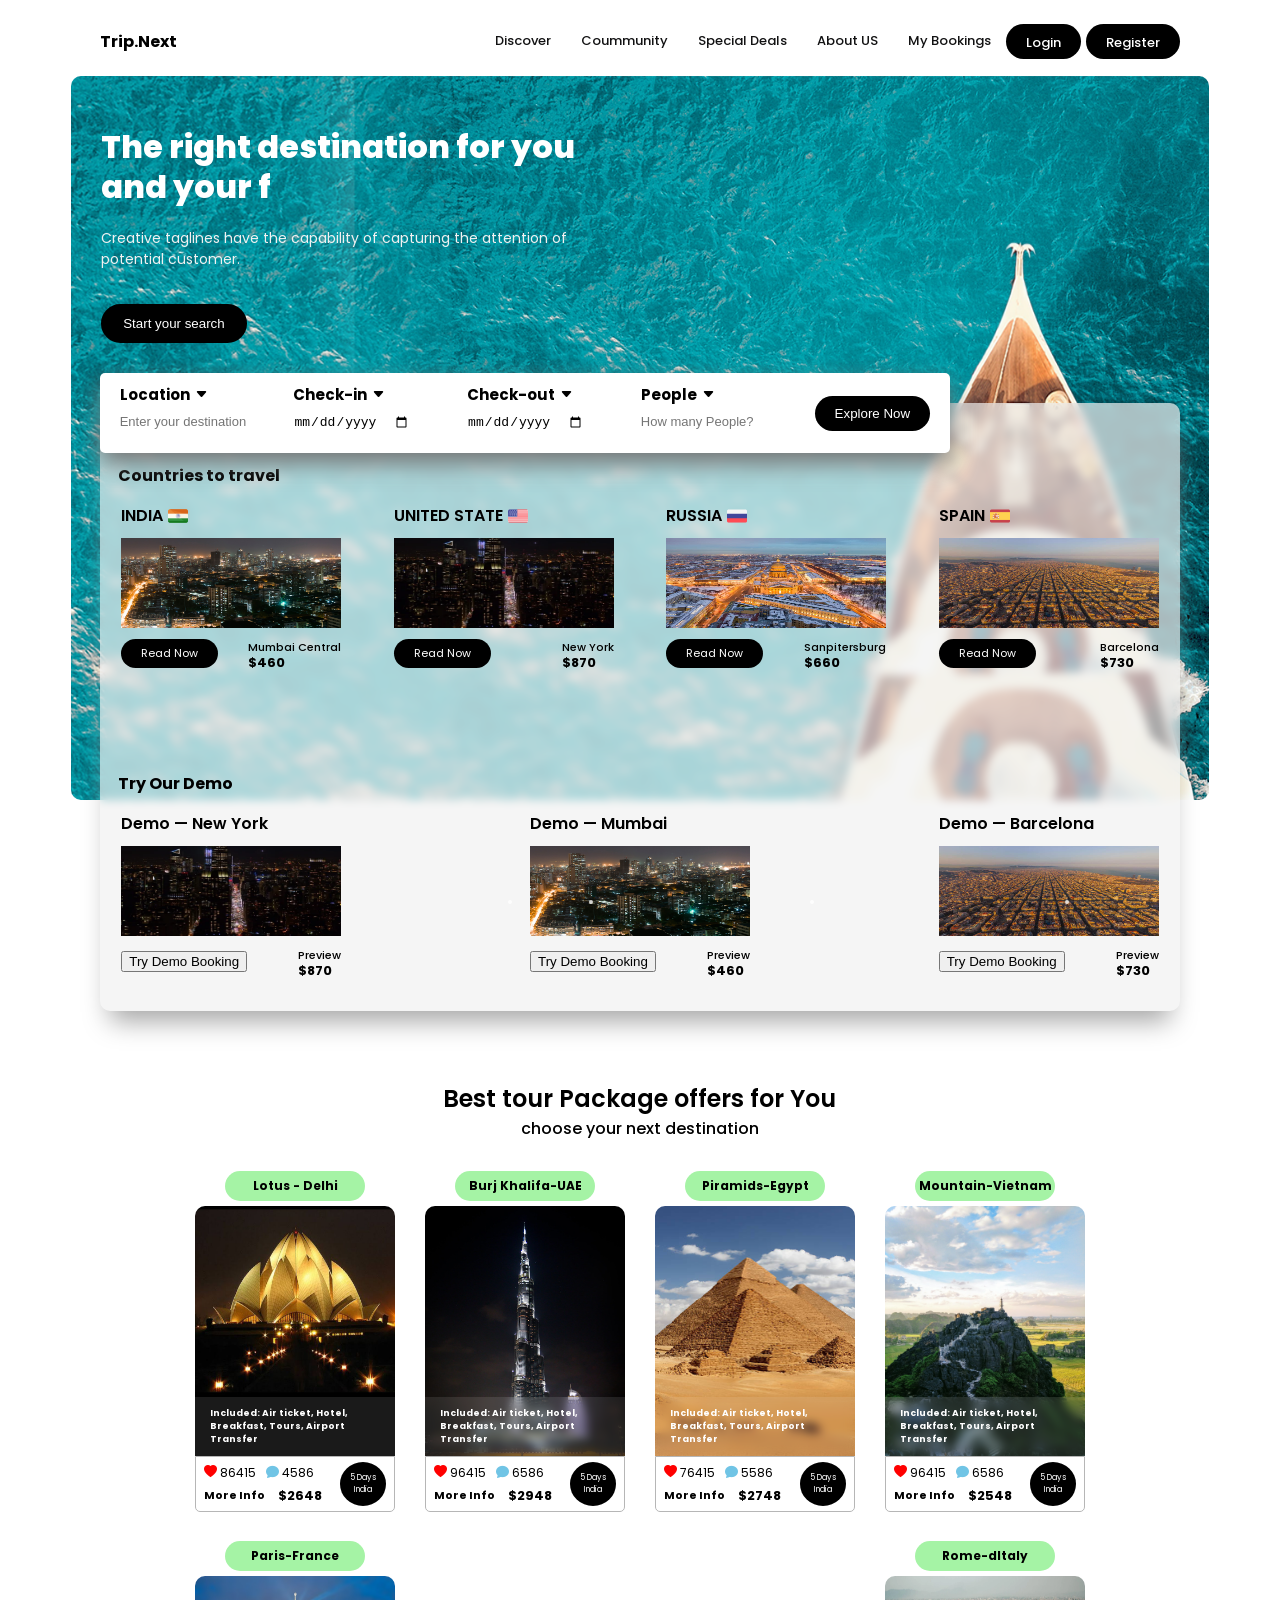
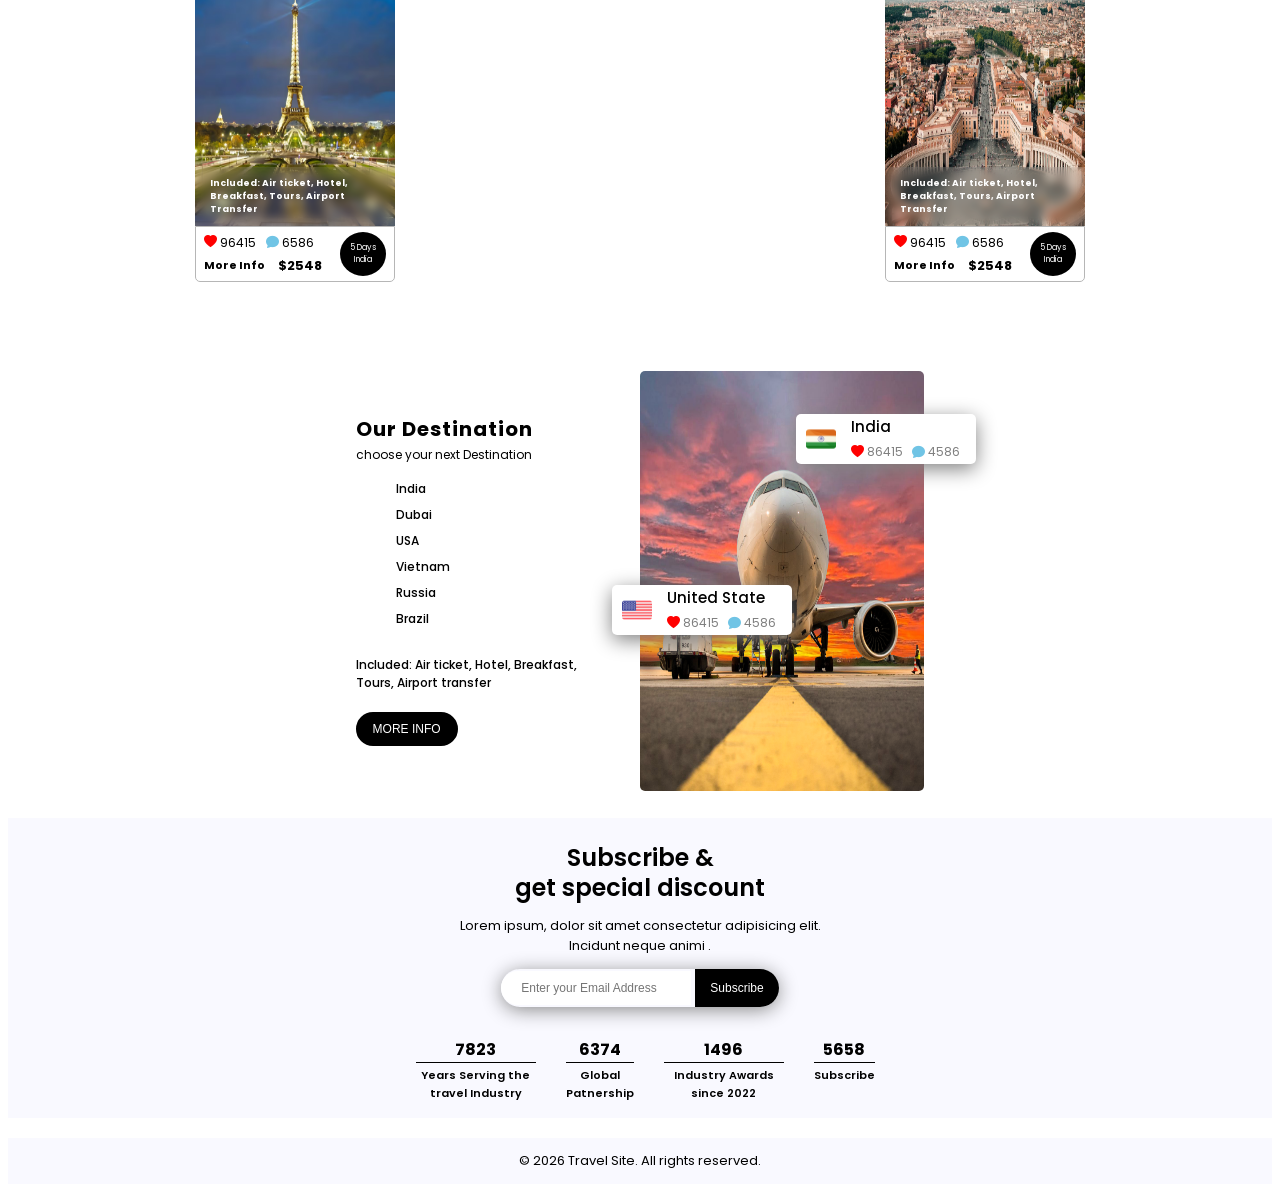
==== src/main/resources/static/index.html @ 1a70a200 "fix static files" ====
<!DOCTYPE html>
<html lang="en">
<head>
    <meta charset="UTF-8">
    <meta name="viewport" content="width=device-width, initial-scale=1.0">
    <title>Travel Site</title>
 
    <link rel="stylesheet" href="css/style.css">
    <link rel="stylesheet" href="css/media.css">
    <link rel="stylesheet" href="https://cdn.jsdelivr.net/npm/bootstrap-icons@1.11.1/font/bootstrap-icons.css">
</head>
<body>

<header>
    <nav>
       <h4>Trip.Next</h4>
            <ul id="menu_bx">
                <li><a href="#">Discover</a></li>
                <li><a href="#">Coummunity</a></li>
                <li><a href="special-offers.html">Special Deals</a></li>
                <li><a href="#">About US</a></li>
                <li><a href="my-bookings.html">My Bookings</a></li>
                <li class="li_btn"><a href="login.html" id="loginBtn">Login</a></li>
                <li class="li_btn"><a href="register.html" id="signupBtn">Register</a></li>
                
            
            </ul>
            <i class="bi bi-three-dots"></i>
    </nav>

    <div class="content">
        <div class="cont_bx">
            <h1>The right destination for you and your family</h1>
            <p>Creative taglines have the capability of capturing the attention of potential customer.</p>
            <button type="button">Start your search</button>
        </div>

        <div class="trip_bx">
            <div class="search_bx">

                <div class="card">
                    <h4>Location <i class="bi bi-caret-down-fill"></i></h4>
                    <input type="text" id="destination" placeholder="Enter your destination">
                </div>

                <div class="card">
                    <h4>Check-in <i class="bi bi-caret-down-fill"></i></h4>
                    <input type="date" id="checkin">
                </div>

                <div class="card">
                    <h4>Check-out <i class="bi bi-caret-down-fill"></i></h4>
                    <input type="date" id="checkout">
                </div>

                <div class="card">
                    <h4>People <i class="bi bi-caret-down-fill"></i></h4>
                    <input type="number" id="people" placeholder="How many People?" min="1">
                </div>

                <input type="button" id="submit" value="Explore Now">
            </div>

            <script>
                document.getElementById('submit').addEventListener('click', function () {

                    const destination = document.getElementById('destination').value.trim();
                    const checkin = document.getElementById('checkin').value;
                    const checkout = document.getElementById('checkout').value;
                    const people = document.getElementById('people').value;

                    if (!destination || !checkin || !checkout || !people) {
                        alert('Please fill all the fields');
                        return;
                    }

                    // Redirect to hotel booking page with search parameters
                    window.location.href =
                        `hotel-booking.html?destination=${encodeURIComponent(destination)}&checkin=${checkin}&checkout=${checkout}&people=${people}`;
                });
            </script>

    <script>
        // Demo booking modal (frontend-only, no backend changes)
        function showDemoModal(data) {
            let modal = document.getElementById('demoModal');
            if (!modal) {
                modal = document.createElement('div');
                modal.id = 'demoModal';
                modal.style.position = 'fixed';
                modal.style.inset = '0';
                modal.style.background = 'rgba(0,0,0,0.45)';
                modal.style.display = 'flex';
                modal.style.alignItems = 'center';
                modal.style.justifyContent = 'center';
                modal.style.zIndex = '9999';
                modal.innerHTML = `
                    <div style="background:#fff;padding:20px;border-radius:10px;max-width:520px;width:90%;box-shadow:0 12px 30px rgba(0,0,0,0.2);">
                        <h3 id="dm-title">Demo booking</h3>
                        <p id="dm-desc">Preview your demo booking details below.</p>
                        <div style="margin:12px 0;padding:12px;border-radius:8px;background:#f8f9fa">
                            <div style="display:flex;justify-content:space-between"><strong>Destination</strong><span id="dm-destination"></span></div>
                            <div style="display:flex;justify-content:space-between"><strong>Guests</strong><span id="dm-guests">2</span></div>
                            <div style="display:flex;justify-content:space-between"><strong>Total</strong><span id="dm-price"></span></div>
                        </div>
                        <div style="display:flex;gap:8px;justify-content:flex-end;margin-top:12px">
                            <button id="dm-close" style="padding:8px 14px;border-radius:8px;border:1px solid #ccc;background:#fff;">Close</button>
                            <button id="dm-confirm" style="padding:8px 14px;border-radius:8px;background:linear-gradient(135deg,#667eea,#764ba2);color:#fff;border:none">Confirm Demo</button>
                        </div>
                    </div>`;
                document.body.appendChild(modal);

                document.getElementById('dm-close').addEventListener('click', ()=>{ modal.remove(); });
                document.getElementById('dm-confirm').addEventListener('click', ()=>{
                    document.getElementById('dm-desc').textContent = 'Demo booking confirmed — this is a frontend simulation.';
                    document.getElementById('dm-confirm').disabled = true;
                    document.getElementById('dm-confirm').textContent = 'Done';
                });
            }

            document.getElementById('dm-destination').textContent = data.destination || 'Demo';
            document.getElementById('dm-price').textContent = '$' + (data.price || '0');
        }

        document.querySelectorAll('.demo-btn').forEach(b=>{
            b.addEventListener('click', (e)=>{
                const dest = e.target.getAttribute('data-destination');
                const price = e.target.getAttribute('data-price');
                showDemoModal({destination: dest, price: price});
            });
        });
    </script>

            <div class="travel_bx">
                <h4>Countries to travel</h4>
                <div class="cards">

                    <div class="card">
                        <h3>INDIA <img src="assets/icon/india.png"></h3>
                        <img src="assets/img/Mumbai-India-at-night.jpg">
                        <div class="btn_city">
                            <a href="#">Read Now</a>
                            <h5>Mumbai Central <br> <span>$460</span></h5>
                        </div>
                    </div>

                    <div class="card">
                        <h3>UNITED STATE <img src="assets/icon/united-states.png"></h3>
                        <img src="assets/img/newyork.webp">
                        <div class="btn_city">
                            <a href="#">Read Now</a>
                            <h5>New York <br> <span>$870</span></h5>
                        </div>
                    </div>

                    <div class="card">
                        <h3>RUSSIA <img src="assets/icon/russia.png"></h3>
                        <img src="assets/img/sanpitersburg.jpg">
                        <div class="btn_city">
                            <a href="#">Read Now</a>
                            <h5>Sanpitersburg <br> <span>$660</span></h5>
                        </div>
                    </div>

                    <div class="card">
                        <h3>SPAIN <img src="assets/icon/spain.png"></h3>
                        <img src="assets/img/barcelona.jpg">
                        <div class="btn_city">
                            <a href="#">Read Now</a>
                            <h5>Barcelona <br> <span>$730</span></h5>
                        </div>
                    </div>

                </div>
                
                <!-- Demo Template Section -->
                <div class="demo_section" style="margin-top:28px;">
                    <h4>Try Our Demo</h4>
                    <div class="cards">
                        <div class="card">
                            <h3>Demo — New York</h3>
                            <img src="assets/img/newyork.webp" alt="New York">
                            <div class="btn_city">
                                <button class="demo-btn" data-destination="New York" data-price="870">Try Demo Booking</button>
                                <h5>Preview <br> <span>$870</span></h5>
                            </div>
                        </div>
                        <div class="card">
                            <h3>Demo — Mumbai</h3>
                            <img src="assets/img/Mumbai-India-at-night.jpg" alt="Mumbai">
                            <div class="btn_city">
                                <button class="demo-btn" data-destination="Mumbai" data-price="460">Try Demo Booking</button>
                                <h5>Preview <br> <span>$460</span></h5>
                            </div>
                        </div>
                        <div class="card">
                            <h3>Demo — Barcelona</h3>
                            <img src="assets/img/barcelona.jpg" alt="Barcelona">
                            <div class="btn_city">
                                <button class="demo-btn" data-destination="Barcelona" data-price="730">Try Demo Booking</button>
                                <h5>Preview <br> <span>$730</span></h5>
                            </div>
                        </div>
                    </div>
                </div>
            </div>
        </div>
    </div>
</header>

<main>
    <section class="offers">
        <h1>Best tour Package offers for You</h1>
        <p>choose your next destination</p>
        <div class="cards">
            <div class="card">
                <h3>Lotus - Delhi</h3>
                <div class="img_text">
                    <img src="assets/img/lotus_temple.jpg" alt="">
                    <h4>Included: Air ticket, Hotel, Breakfast, Tours, Airport Transfer</h4>
                </div>
                <div class="cont_bx">
                    <div class="price">
                        <div class="heart_chat">
                            <i class="bi bi-heart-fill"><span>86415</span></i>
                            <i class="bi bi-chat-fill"><span>4586</span></i>
                        </div>
                        <div class="info_price">
                            <a href="#">More Info</a>
                            <h4>$2648</h4>
                        </div>
                    </div>
                    <div class="dayes">5 Days<br>India</div>
                </div>
            </div>

             <div class="card">
                <h3>Burj Khalifa-UAE</h3>
                <div class="img_text">
                    <img src="assets/img/burjkhlifa.jpg" alt="">
                    <h4>Included: Air ticket, Hotel, Breakfast, Tours, Airport Transfer</h4>
                </div>
                <div class="cont_bx">
                    <div class="price">
                        <div class="heart_chat">
                            <i class="bi bi-heart-fill"><span>96415</span></i>
                            <i class="bi bi-chat-fill"><span>6586</span></i>
                        </div>
                        <div class="info_price">
                            <a href="#">More Info</a>
                            <h4>$2948</h4>
                        </div>
                    </div>
                    <div class="dayes">5 Days<br>India</div>
                </div>
            </div>

             <div class="card">
                <h3>Piramids-Egypt</h3>
                <div class="img_text">
                    <img src="assets/img/piramids.jpg" alt="">
                    <h4>Included: Air ticket, Hotel, Breakfast, Tours, Airport Transfer</h4>
                </div>
                <div class="cont_bx">
                    <div class="price">
                        <div class="heart_chat">
                            <i class="bi bi-heart-fill"><span>76415</span></i>
                            <i class="bi bi-chat-fill"><span>5586</span></i>
                        </div>
                        <div class="info_price">
                            <a href="#">More Info</a>
                            <h4>$2748</h4>
                        </div>
                    </div>
                    <div class="dayes">5 Days<br>India</div>
                </div>
            </div>

             <div class="card">
                <h3>Mountain-Vietnam</h3>
                <div class="img_text">
                    <img src="assets/img/mountain.jpg" alt="">
                    <h4>Included: Air ticket, Hotel, Breakfast, Tours, Airport Transfer</h4>
                </div>
                <div class="cont_bx">
                    <div class="price">
                        <div class="heart_chat">
                            <i class="bi bi-heart-fill"><span>96415</span></i>
                            <i class="bi bi-chat-fill"><span>6586</span></i>
                        </div>
                        <div class="info_price">
                            <a href="#">More Info</a>
                            <h4>$2548</h4>
                        </div>
                    </div>
                    <div class="dayes">5 Days<br>India</div>
                </div>
            </div>

            <div class="card">
                <h3>Paris-France</h3>
                <div class="img_text">
                    <img src="assets/img/parice.avif" alt="">
                    <h4>Included: Air ticket, Hotel, Breakfast, Tours, Airport Transfer</h4>
                </div>
                <div class="cont_bx">
                    <div class="price">
                        <div class="heart_chat">
                            <i class="bi bi-heart-fill"><span>96415</span></i>
                            <i class="bi bi-chat-fill"><span>6586</span></i>
                        </div>
                        <div class="info_price">
                            <a href="#">More Info</a>
                            <h4>$2548</h4>
                        </div>
                    </div>
                    <div class="dayes">5 Days<br>India</div>
                </div>
            </div>


            <div class="card">
                <h3>Rome-dItaly</h3>
                <div class="img_text">
                    <img src="assets/img/Rome.webp" alt="">
                    <h4>Included: Air ticket, Hotel, Breakfast, Tours, Airport Transfer</h4>
                </div>
                <div class="cont_bx">
                    <div class="price">
                        <div class="heart_chat">
                            <i class="bi bi-heart-fill"><span>96415</span></i>
                            <i class="bi bi-chat-fill"><span>6586</span></i>
                        </div>
                        <div class="info_price">
                            <a href="#">More Info</a>
                            <h4>$2548</h4>
                        </div>
                    </div>
                    <div class="dayes">5 Days<br>India</div>
                </div>
            </div>



            </div>
    </section>

    <section class="destination">
        <div class="des_bx">
            <h4>Our Destination</h4>
            <p>choose your next Destination</p>
            <ul>
                <li>India</li>
                <li>Dubai</li>
                <li>USA</li>
                <li>Vietnam</li>
                <li>Russia</li>
                <li>Brazil</li>
            </ul>
            <h6>Included: Air ticket, Hotel, Breakfast, Tours, Airport transfer</h6>
            <button class="more_info_btn">MORE INFO</button>
        </div>
        <div class="img_bx">
            <img src="assets/img/Main_plan.png" alt="">
            <div class="msg">
                <img src="assets/icon/india.png" alt="">
                <div class="cont">
                    <h4>India</h4>
                    <div class="icons">
                        <i class="bi bi-heart-fill"><span>86415</span></i>
                        <i class="bi bi-chat-fill"><span>4586</span></i>
                    </div>
                </div>
            </div>
            <div class="msg msg2">
                 <img src="assets/icon/united-states.png" alt="">
                <div class="cont">
                    <h4>United State</h4>
                    <div class="icons">
                        <i class="bi bi-heart-fill"><span>86415</span></i>
                        <i class="bi bi-chat-fill"><span>4586</span></i>
                    </div>
                </div>
            </div>
        </div>
    </section>
</main>

<!-- Footer -->
 <footer>
        <h2>Subscribe & <br> get special discount</h2>
        <p>Lorem ipsum, dolor sit amet consectetur adipisicing elit. Incidunt neque animi .</p>
        <div class="input">
            <input type="text" placeholder="Enter your Email Address">
            <button>Subscribe</button>
        </div>
        <ul>
            <li>7823 <br> <h6>Years Serving the travel Industry</h6></li>
            <li>6374 <br><h6>Global <br> Patnership</h6> </li>
            <li>1496 <br> <h6>Industry Awards since 2022</h6></li>
            <li>5658 <br> <h6>Subscribe</h6></li>
        </ul>
    </footer>
<footer>
    <p>© 2026 Travel Site. All rights reserved.</p>
</footer>

<!-- Interactive Animations Script -->
<script>
// Smooth scroll reveal animation on scroll
const observerOptions = {
    threshold: 0.1,
    rootMargin: '0px 0px -50px 0px'
};

const observer = new IntersectionObserver((entries) => {
    entries.forEach(entry => {
        if (entry.isIntersecting) {
            entry.target.classList.add('active');
        }
    });
}, observerOptions);

// Observe elements for scroll animations
document.addEventListener('DOMContentLoaded', () => {
    const revealElements = document.querySelectorAll('.offers .cards .card, .destination .img_bx img, .destination .msg');
    revealElements.forEach(el => {
        el.classList.add('scroll-reveal');
        observer.observe(el);
    });
});

// Parallax effect for destination section
window.addEventListener('scroll', () => {
    const scrolled = window.pageYOffset;
    const parallax = document.querySelector('.destination .img_bx img');
    if (parallax) {
        const speed = 0.5;
        parallax.style.transform = `translateY(${scrolled * speed}px)`;
    }
});

// Interactive button effects
document.querySelectorAll('button').forEach(button => {
    button.addEventListener('mouseenter', function() {
        this.style.transform = 'translateY(-2px)';
    });
    
    button.addEventListener('mouseleave', function() {
        this.style.transform = 'translateY(0)';
    });
});

// Card tilt effect on mouse move
document.querySelectorAll('.card').forEach(card => {
    card.addEventListener('mousemove', (e) => {
        const rect = card.getBoundingClientRect();
        const x = e.clientX - rect.left;
        const y = e.clientY - rect.top;
        
        const centerX = rect.width / 2;
        const centerY = rect.height / 2;
        
        const rotateX = (y - centerY) / 10;
        const rotateY = (centerX - x) / 10;
        
        card.style.transform = `perspective(1000px) rotateX(${rotateX}deg) rotateY(${rotateY}deg) scale(1.02)`;
    });
    
    card.addEventListener('mouseleave', () => {
        card.style.transform = 'perspective(1000px) rotateX(0) rotateY(0) scale(1)';
    });
});

// Floating animation for message bubbles
const messages = document.querySelectorAll('.destination .msg');
messages.forEach((msg, index) => {
    msg.style.animation = `float 3s ease-in-out ${index * 0.5}s infinite`;
});

// Typing effect for hero text
function typeWriter(element, text, speed = 50) {
    let i = 0;
    element.innerHTML = '';
    
    function type() {
        if (i < text.length) {
            element.innerHTML += text.charAt(i);
            i++;
            setTimeout(type, speed);
        }
    }
    
    type();
}

// Apply typing effect to hero heading
document.addEventListener('DOMContentLoaded', () => {
    const heroHeading = document.querySelector('.cont_bx h1');
    if (heroHeading) {
        const text = heroHeading.textContent;
        typeWriter(heroHeading, text, 50);
    }
});

// Particle effect for background
function createParticle() {
    const particle = document.createElement('div');
    particle.style.cssText = `
        position: fixed;
        pointer-events: none;
        width: 4px;
        height: 4px;
        background: rgba(255, 255, 255, 0.8);
        border-radius: 50%;
        z-index: 9999;
        animation: particleFloat 4s linear;
    `;
    
    particle.style.left = Math.random() * window.innerWidth + 'px';
    particle.style.top = window.innerHeight + 'px';
    
    document.body.appendChild(particle);
    
    setTimeout(() => {
        particle.remove();
    }, 4000);
}

// Create particles periodically
setInterval(createParticle, 500);

// Add particle animation to CSS
const particleStyle = document.createElement('style');
particleStyle.textContent = `
    @keyframes particleFloat {
        to {
            transform: translateY(-100vh) rotate(360deg);
            opacity: 0;
        }
    }
`;
document.head.appendChild(particleStyle);

// Enhanced search form interactions
document.getElementById('submit').addEventListener('click', function() {
    this.style.transform = 'scale(0.95)';
    setTimeout(() => {
        this.style.transform = 'scale(1)';
    }, 100);
});

// Add ripple effect to buttons
function createRipple(event) {
    const button = event.currentTarget;
    const ripple = document.createElement('span');
    const rect = button.getBoundingClientRect();
    const size = Math.max(rect.width, rect.height);
    const x = event.clientX - rect.left - size / 2;
    const y = event.clientY - rect.top - size / 2;
    
    ripple.style.cssText = `
        position: absolute;
        border-radius: 50%;
        background: rgba(255, 255, 255, 0.5);
        transform: scale(0);
        animation: ripple 0.6s linear;
        left: ${x}px;
        top: ${y}px;
        width: ${size}px;
        height: ${size}px;
    `;
    
    button.appendChild(ripple);
    
    setTimeout(() => {
        ripple.remove();
    }, 600);
}

// Add ripple styles
const rippleStyle = document.createElement('style');
rippleStyle.textContent = `
    @keyframes ripple {
        to {
            transform: scale(4);
            opacity: 0;
        }
    }
    
    button {
        position: relative;
        overflow: hidden;
    }
`;
document.head.appendChild(rippleStyle);

// Apply ripple effect to all buttons
document.querySelectorAll('button').forEach(button => {
    button.addEventListener('click', createRipple);
});
</script>

</body>
</html>
---- src/main/resources/static/css/style.css ----
@import url('https://fonts.googleapis.com/css2?family=Poppins:ital,wght@0,100;0,300;0,400;0,500;0,600;0,700;0,800;0,900;1,100;1,200;1,300;1,400;1,500;1,600;1,700;1,800;1,900&display=swap');
/* *{
    padding: 0;
    margin: 0;
    box-sizing: border-box;
} */

body {
    font-family: 'Poppins', sans-serif;
}

/* Main page header styles - only apply to index.html */
body:not(.booking-page) header {
    width: 90%;
    min-height: 95vh;
    height: auto;
    /* border: 1px solid #000; */
    margin: auto;
}
body:not(.booking-page) header nav {
    width: 95%;
    height: 7%;
    /* border: 1px solid #000; */
    margin: auto;
    display: flex;
    align-items: center;
    justify-content: space-between;
}
body:not(.booking-page) header nav ul{
    list-style: none;
    display: flex;
}
body:not(.booking-page) header nav ul li{
    padding: 3px 15px;
}
body:not(.booking-page) header nav ul li:nth-last-child(1){
    background: #000;
    border-radius: 20px;
    padding: 5px 20px;
}
body:not(.booking-page) header nav ul li:nth-last-child(1) a{
    color: #fff;
}
body:not(.booking-page) header nav ul li:nth-last-child(2){
    background: #000;
    border-radius: 20px;
    padding: 5px 20px;
    margin-right: 5px;
}
body:not(.booking-page) header nav ul li:nth-last-child(2) a{
    color: #fff;
}
body:not(.booking-page) header nav ul li a{
    text-decoration: none;
    color: #121213;
    font-size: 13px;
    font-weight: 500;
    transition: .3s linear;
}
body:not(.booking-page) header nav ul li a:hover{
    color: gray;
}

body:not(.booking-page) header nav .bi-three-dots {
    display: none;
}
body:not(.booking-page) header .content {
    position: relative;
    width: 100%;
    height: 93%;
    /* border: 1px solid #000; */
}
body:not(.booking-page) header .content::before {
    content: '';
    position: absolute;
    width: 100%;
    height: 80%;
    /* border: 1px solid #000; */
    background: url('../assets/img/background1.png') no-repeat center center/cover;
    border-radius: 10px;
    z-index: -1;
}

header .content .cont_bx {
    width: 500px;
    height: auto;
    color: #fff;
    padding: 30px;
}
header .content .cont_bx h1{
    line-height: 40px;
    font-weight: 800;
    /* border: 1px solid #000; */
}
header .content .cont_bx p{
    font-size: 14px;
    font-weight: 400;
    color: rgb(241, 241, 241);
}
header .content .cont_bx button{
    margin-top: 20px;
    padding: 10px 20px;
    border-radius: 20px;
    border: 2px solid #000;
    background: #000;
    color: #fff;
    outline: none;
    cursor: pointer;
    transition: .3s linear;
}
header .content .cont_bx button:hover{
    background: rgb(113, 113, 113);
    border: 2px solid rgb(113, 113, 113);
}

header .trip_bx {
    position: relative;
    width: 95%;
    height: auto;
    margin: auto;
    /* border: 1px solid #000; */
}
header .trip_bx .search_bx{
    position: absolute;
    top: 0;
    left: 0;
    width: 75%;
    height: 60px;
    display: flex;
    align-items: center;
    justify-content: center;
    background: #fff;
    border-radius: 5px;
    box-shadow: 0px 10px 25px rgb(114, 114, 114);
    z-index: 1;
    padding: 10px 20px;
}

header .trip_bx .search_bx .card {
    width: 200px;
    height: 100%;
    /* border: 1px solid #000; */
}
header .trip_bx .search_bx .card h4{
    font-size: 15px;
    margin: 0;
    font-weight: 700;
}
header .trip_bx .search_bx .card h4 .bi{
    position: absolute;
    font-size: 13px;
    margin: 2px 0px 0px 5px;
    transition: .3s linear;
}
header .trip_bx .search_bx .card input{
    margin-top: 3px;
    padding: 5px 0px;
    border: none;
    outline: none;
    font-size: 13px;
}
header .trip_bx .search_bx input[type="button"]{
    background: #000;
    color: #fff;
    border: none;
    outline: none;
    padding: 10px 20px;
    border-radius: 20px;
    transition: .3s linear;
    cursor: pointer;
}
header .trip_bx .search_bx input[type="button"]:hover{
   background: gray;
}

header .trip_bx .travel_bx {
    position: relative;
    width: 100%;
    height: auto;
    margin: auto;
    top: 30px;
    /* background: #000; */
    /* border: 1px solid #000; */
    border-radius: 10px;
    padding-bottom: 20px;
    box-shadow: 0px 20px 25px -10px rgb(165, 165, 165);
}
header .trip_bx .travel_bx::before{
   content: '';
   position: absolute;
   width: 100%;
   height: 100%;
   border-radius: 10px;
   background: rgb(241, 241, 241, .7);
   backdrop-filter: blur(5px);
   z-index: -1;
}
header .trip_bx .travel_bx h4{
   margin: 0;
   padding: 60px 0px 15px 1.7%;
}
header .trip_bx .travel_bx .cards{
   width: 96%;
   height: auto;
   margin: 0 auto;
   /* border: 1px solid #000; */
   display: flex;
   align-items: center;
   justify-content: space-between;
}
header .trip_bx .travel_bx .cards .card{
   width: 220px;
   height: 180px;
   /* border: 1px solid #000; */
}
header .trip_bx .travel_bx .cards .card h3{
   margin: 0px 0px 10px 0px;
   display: flex;
   align-items: center;
   font-size: 16px;
   font-weight: 600;
}
header .trip_bx .travel_bx .cards .card h3 img{
   width: 20px;
   height: 20px;
   margin-left: 5px ;
}
header .trip_bx .travel_bx .cards .card img{
   width: 100%;
   height: 50%;
}
header .trip_bx .travel_bx .cards .card .btn_city{
   display: flex;
   align-items: center;
   justify-content: space-between;
   /* border: 1px solid #000; */
}
header .trip_bx .travel_bx .cards .card .btn_city a{
   text-decoration: none;
   background: #000;
   color: #fff;
   border-radius: 20px;
   padding: 6px 20px;
   font-size: 11px;
   transition: .3s linear;
}
header .trip_bx .travel_bx .cards .card .btn_city a:hover{
   background: gray;
}
header .trip_bx .travel_bx .cards .card .btn_city h5{
   font-size: 11px;
   font-weight: 500;
   margin: 0;
   margin-top: 5px;
   line-height: 15px;
}
header .trip_bx .travel_bx .cards .card .btn_city h5 span{
   font-size: 13px;
   font-weight: 700;
}

.offers {
    width: 60%;
    height: auto;
    /* border: 1px solid #000; */
    margin: auto;
    margin-top: 100px;
    transition: .5s linear;
}

.offers h1 {
    font-weight: 600;
    text-align: center;
    margin: 0;
}
.offers p {
    font-weight: 500;
    text-align: center;
    margin: 0;
}

.offers .cards {
    margin-top: 20px;
    display: flex;
    align-items: center;
    justify-content: space-between;
    /* border: 1px solid #000; */
    flex-wrap: wrap;
}

.offers .cards .card {
    position: relative;
    width: 200px;
    height: 350px;
    /* border: 1px solid #000; */
    margin: 10px;
}
.offers .cards .card h3 {
    width: 140px;
    padding: 6px 0px;
    background: rgb(165, 243, 165);
    border-radius: 20px;
    font-size: 12px;
    display: grid;
    place-items: center;
    margin: auto;
}
.offers .cards .card .img_text {
    position: relative;
    width: 100%;
    height: 250px;
    margin-top: 5px;
}
.offers .cards .card .img_text img {
    position: relative;
    width: 100%;
    height: 100%;
    border-radius: 10px 10px 0px 0px;
}
.offers .cards .card .img_text h4 {
    position: absolute;
    font-size: 9px;
    padding: 10px 15px;
    bottom: 0;
    margin: 0;
    color: #fff;
    z-index: 2;
}
.offers .cards .card .img_text h4::before{
    content: '';
    position: absolute;
    width: 100%;
    height: 100%;
    background: rgb(255, 255, 255,.1);
    backdrop-filter: blur(5px);
    z-index: -1;
    bottom: 0;
    left: 0;
}
.offers .cards .card .cont_bx{
    width: 99%;
    display: flex;
    align-items: center;
    justify-content: space-between;
    border: 1px solid rgb(182, 182, 182);
    padding: 5px 0px;
    border-radius:0px 0px 5px 5px ;
}
.offers .cards .card .cont_bx .price , .dayes{
    margin: 0px 8px;
}
.offers .cards .card .cont_bx .price .heart_chat{
    display: flex;
    align-items: center;
}
.offers .cards .card .cont_bx .price .heart_chat i:nth-child(1){
    color: red;
    font-size: 13px;
    margin-right: 10px;
}
.offers .cards .card .cont_bx .price .heart_chat i  span{
    color: #000;
    font-size: 12px;
    margin-left: 3px;
    font-style: normal;
}
.offers .cards .card .cont_bx .price .heart_chat i:nth-child(2){
    color: rgb(112, 196, 229);
    font-size: 13px;
    margin-right: 10px;
}
.offers .cards .card .cont_bx .price .info_price{
    display: flex;
    align-items: center;
    margin-top: 3px;
}
.offers .cards .card .cont_bx .price .info_price a{
    text-decoration: none;
    color: #000;
    font-size: 11px;
    font-weight: 700;
    transition: .3s linear;
    margin-right: 13px;
}
.offers .cards .card .cont_bx .price .info_price a:hover{
    color: gray;
}
.offers .cards .card .cont_bx .price .info_price h4{
    margin: 0;
    font-size: 13px;
}
.offers .cards .card .cont_bx .dayes{
    color: #fff;
    background: #000;
    font-size: 8px;
    border-radius: 50%;
    padding: 10px;
    text-align: center;
    cursor: pointer;
    transition: .3s linear;
}
.offers .cards .card .cont_bx .dayes:hover{
    transform: rotate(360deg);
}


.destination {
    width:45%;
    height: auto;
    /* border: 1px solid #000; */
    margin: auto;
    margin-top: 70px;
    display: flex;
    align-items: center;
    justify-content: center;
}

.destination .des_bx , .img_bx {
    position: relative;
    width: 50%;
    height: auto;
    /* border: 1px solid #000; */
}

.destination .des_bx h4 {
    margin: 0;
    font-size: 20px;
    color: #000;
    line-height: 10px;
    letter-spacing: 1px;
}
.destination .des_bx p {
    font-size: 12px;
}
.destination .des_bx li {
    list-style-type: none;
    padding: 0px 0px 8px 0px;
    font-size: 12px;
    font-weight: 500;
}
.destination .des_bx h6 {
    width: 250px;
    font-size: 12px;
    font-weight: 500;
    margin: 20px 0px;
}
.destination .des_bx button {
    font-size: 12px;
    padding: 8px 15px;
    border-radius: 20px;
    background: #000;
    color: #fff;
    border: 2px solid #000;
    cursor: pointer;
    transition: .3s linear;
}
.destination .des_bx button:hover {
    background: gray;
    border: 2px solid gray;
}

.destination .img_bx img{
    width: 100%;
    height: 420px;
    border-radius: 5px;
}
.destination .img_bx .msg{
   position: absolute;
   top: 50%;
   left: -10%;
   width: 160px;
   height: 50px;
   background: #fff;
   box-shadow: 0px 5px 20px  gray;
   display: flex;align-items: center;
   padding: 0px 10px;
   border-radius: 5px;
}
.destination .img_bx .msg:nth-child(2){
   top: 10%;
   left: 55%;
}
.destination .img_bx .msg img{
   width: 30px;
   height: 55%;
}
.destination .img_bx .msg .cont{
   margin-left: 15px;
}
.destination .img_bx .msg .cont h4{
  margin: 0;
  font-size: 15px;
  font-weight: 500;
}
.destination .img_bx .msg .cont .bi:nth-child(1){
  color: red;
  margin-right: 5px;
  font-size: 13px;
}
.destination .img_bx .msg .cont .bi span{
  font-style: normal;
  margin-left: 3px;
  font-size: 12px;
  color: gray;
}
.destination .img_bx .msg .cont .bi:nth-child(2){
    color: rgb(112, 196, 229);
    margin-right: 5px;
    font-size: 13px;
}

footer {
    width: 100%;
    height: auto;
    background: rgb(249, 249, 255);
    margin-top: 20px;
    display: flex;
    align-items: center;
    justify-content: center;
    flex-direction: column;
}

footer h2 {
    text-align: center;
    margin: 0;
    margin-top: 25px;
    line-height: 30px;
    font-weight: 600;
}
footer p {
    text-align: center;
    width: 400px;
    font-size: 13px;
}

footer .input {
    box-shadow: 0px 3px 20px -1px gray;
    border-radius: 20px;
}
footer .input input {
    padding: 10px 20px;
    border: none;
    outline: none;
    font-size: 12px;
    border-radius: 20px 0px 0px 20px;
}
footer .input button {
    padding: 12px 15px;
    border: none;
    outline: none;
    font-size: 12px;
    border-radius: 0px 20px 20px 0px;
    background: #000;
    color: #fff;
    cursor: pointer;
    transition: .3s linear;
}

footer .input button:hover {
    background: gray;
}

footer ul {
    list-style: none;
    display: flex;
    /* align-items: center; */
    margin-top: 30px;
}

footer ul li {
    text-align: center;
    margin-right: 30px;
    font-weight: bold;
}

footer ul li h6 {
    font-size: 11px;
    font-weight: 600;
    max-width: 120px;
    margin: 0;
    line-height: 18px;
    border-top: 1px solid #000;
    padding-top: 3px;
}
/* ================= SUBSCRIBE ================= */
.subscribe {
    width: 100%;
    height: 20;
    padding: 90px 0;
    background: #f6f8ff;
    text-align: center;
}

.subscribe h2 {
    font-size: 32px;
    font-weight: 700;
}

.subscribe p {
    margin: 10px 0 30px;
    color: #666;
}

.subscribe .input {
    width: 420px;
    margin: auto;
    display: flex;
    background: #fff;
    border-radius: 30px;
    box-shadow: 0 8px 25px rgba(0,0,0,0.15);
}

.subscribe .input input {
    flex: 1;
    padding: 15px 20px;
    border: none;
    outline: none;
    border-radius: 30px 0 0 30px;
}

.subscribe .input button {
    padding: 15px 25px;
    border: none;
    background: #000;
    color: #fff;
    border-radius: 0 30px 30px 0;
    cursor: pointer;
}

.subscribe .stats {
    margin-top: 50px;
    display: flex;
    justify-content: center;
    gap: 50px;
}

.subscribe .stats h3 {
    margin: 0;
    font-size: 22px;
}

/* ================= ANIMATIONS ================= */

/* Fade in animations */
@keyframes fadeInUp {
    from {
        opacity: 0;
        transform: translateY(30px);
    }
    to {
        opacity: 1;
        transform: translateY(0);
    }
}

@keyframes fadeInLeft {
    from {
        opacity: 0;
        transform: translateX(-30px);
    }
    to {
        opacity: 1;
        transform: translateX(0);
    }
}

@keyframes fadeInRight {
    from {
        opacity: 0;
        transform: translateX(30px);
    }
    to {
        opacity: 1;
        transform: translateX(0);
    }
}

@keyframes slideInScale {
    from {
        opacity: 0;
        transform: scale(0.8);
    }
    to {
        opacity: 1;
        transform: scale(1);
    }
}

@keyframes float {
    0%, 100% {
        transform: translateY(0px);
    }
    50% {
        transform: translateY(-10px);
    }
}

@keyframes pulse {
    0% {
        transform: scale(1);
    }
    50% {
        transform: scale(1.05);
    }
    100% {
        transform: scale(1);
    }
}

/* Header animations */
body:not(.booking-page) header .content .cont_bx {
    animation: fadeInLeft 1s ease-out;
}

body:not(.booking-page) header .trip_bx .search_bx {
    animation: fadeInUp 1s ease-out 0.3s both;
}

body:not(.booking-page) header .trip_bx .travel_bx .cards .card {
    animation: fadeInUp 1s ease-out 0.6s both;
}

body:not(.booking-page) header .trip_bx .travel_bx .cards .card:nth-child(2) {
    animation-delay: 0.8s;
}

body:not(.booking-page) header .trip_bx .travel_bx .cards .card:nth-child(3) {
    animation-delay: 1s;
}

body:not(.booking-page) header .trip_bx .travel_bx .cards .card:nth-child(4) {
    animation-delay: 1.2s;
}

/* Card hover animations */
body:not(.booking-page) header .trip_bx .travel_bx .cards .card:hover {
    transform: translateY(-10px);
    box-shadow: 0 15px 30px rgba(0,0,0,0.2);
    transition: all 0.3s ease;
}

/* Offers section animations */
.offers {
    animation: fadeInUp 1s ease-out 1.5s both;
}

.offers .cards .card {
    animation: slideInScale 0.8s ease-out both;
    transition: all 0.3s ease;
}

.offers .cards .card:nth-child(1) { animation-delay: 1.7s; }
.offers .cards .card:nth-child(2) { animation-delay: 1.9s; }
.offers .cards .card:nth-child(3) { animation-delay: 2.1s; }
.offers .cards .card:nth-child(4) { animation-delay: 2.3s; }
.offers .cards .card:nth-child(5) { animation-delay: 2.5s; }
.offers .cards .card:nth-child(6) { animation-delay: 2.7s; }

.offers .cards .card:hover {
    transform: translateY(-15px) scale(1.02);
    box-shadow: 0 20px 40px rgba(0,0,0,0.15);
}

/* Destination section animations */
.destination {
    animation: fadeInRight 1s ease-out 2.8s both;
}

.destination .img_bx img {
    animation: fadeInUp 1s ease-out 3s both;
}

.destination .msg {
    animation: slideInScale 0.8s ease-out 3.2s both;
}

.destination .msg:nth-child(2) {
    animation-delay: 3.4s;
}

.destination .msg:hover {
    transform: scale(1.1);
    transition: all 0.3s ease;
}

/* Button animations */
body:not(.booking-page) header .content .cont_bx button:hover,
.destination .des_bx button:hover,
.more_info_btn:hover {
    animation: pulse 0.6s ease-in-out;
    transform: translateY(-2px);
    box-shadow: 0 10px 20px rgba(0,0,0,0.2);
}

/* Subscribe section animations */
.subscribe {
    animation: fadeInUp 1s ease-out 3.6s both;
}

.subscribe .input {
    animation: slideInScale 0.8s ease-out 3.8s both;
}

.subscribe .stats h3 {
    animation: fadeInUp 0.8s ease-out both;
}

.subscribe .stats h3:nth-child(1) { animation-delay: 4s; }
.subscribe .stats h3:nth-child(2) { animation-delay: 4.2s; }
.subscribe .stats h3:nth-child(3) { animation-delay: 4.4s; }

/* Footer animations */
footer {
    animation: fadeInUp 1s ease-out 4.6s both;
}

/* Floating animation for icons */
.bi-heart-fill, .bi-chat-fill {
    transition: all 0.3s ease;
}

.bi-heart-fill:hover {
    color: #e74c3c !important;
    transform: scale(1.2);
}

.bi-chat-fill:hover {
    color: #3498db !important;
    transform: scale(1.2);
}

/* Loading animation */
.loading-spinner {
    display: inline-block;
    width: 20px;
    height: 20px;
    border: 3px solid #f3f3f3;
    border-top: 3px solid #000;
    border-radius: 50%;
    animation: spin 1s linear infinite;
}

@keyframes spin {
    0% { transform: rotate(0deg); }
    100% { transform: rotate(360deg); }
}

/* Scroll animations */
.scroll-reveal {
    opacity: 0;
    transform: translateY(30px);
    transition: all 0.8s ease;
}

.scroll-reveal.active {
    opacity: 1;
    transform: translateY(0);
}

/* ================= MY BOOKINGS SECTION ================= */
.my-bookings {
    padding: 0;
    background: linear-gradient(135deg, #667eea 0%, #764ba2 100%);
    position: relative;
    min-height: 100vh;
}

.bookings-bg {
    position: relative;
    width: 100%;
    min-height: 600px;
    border-radius: 20px;
    overflow: hidden;
}

.bookings-overlay {
    position: absolute;
    top: 0;
    left: 0;
    width: 100%;
    height: 100%;
    background: rgba(0, 0, 0, 0.7);
    backdrop-filter: blur(5px);
}

.bookings-content {
    position: relative;
    z-index: 2;
    padding: 60px;
    color: #fff;
    text-align: center;
}

.bookings-content h2 {
    font-size: 2.5em;
    margin-bottom: 10px;
    animation: fadeInUp 1s ease-out;
}

.bookings-content p {
    font-size: 1.1em;
    margin-bottom: 40px;
    opacity: 0.9;
}

.booking-filters {
    display: flex;
    justify-content: center;
    gap: 20px;
    margin-bottom: 40px;
    flex-wrap: wrap;
}

.filter-group {
    display: flex;
    flex-direction: column;
    align-items: center;
    gap: 8px;
}

.filter-group label {
    font-weight: 600;
    font-size: 14px;
    color: #fff;
}

.filter-group select {
    padding: 10px 15px;
    border: 2px solid rgba(255, 255, 255, 0.3);
    border-radius: 10px;
    background: rgba(255, 255, 255, 0.1);
    color: #fff;
    font-size: 14px;
    min-width: 150px;
    cursor: pointer;
    transition: all 0.3s ease;
}

.filter-group select:hover {
    background: rgba(255, 255, 255, 0.2);
    border-color: rgba(255, 255, 255, 0.5);
}

.filter-group select:focus {
    outline: none;
    border-color: #667eea;
    box-shadow: 0 0 0 3px rgba(102, 126, 234, 0.3);
}

.bookings-list {
    display: grid;
    grid-template-columns: repeat(auto-fit, minmax(350px, 1fr));
    gap: 25px;
    margin-top: 30px;
}

.booking-item {
    background: rgba(255, 255, 255, 0.95);
    backdrop-filter: blur(10px);
    border: 1px solid rgba(255, 255, 255, 0.3);
    border-radius: 15px;
    padding: 25px;
    text-align: left;
    transition: all 0.3s ease;
    animation: slideInScale 0.6s ease-out both;
}

.booking-item:hover {
    transform: translateY(-5px);
    box-shadow: 0 15px 30px rgba(0,0,0,0.2);
    border-color: rgba(255, 255, 255, 0.5);
}

.booking-item:nth-child(1) { animation-delay: 0.2s; }
.booking-item:nth-child(2) { animation-delay: 0.4s; }
.booking-item:nth-child(3) { animation-delay: 0.6s; }

.booking-date {
    display: flex;
    align-items: center;
    gap: 10px;
    margin-bottom: 15px;
    padding-bottom: 15px;
    border-bottom: 1px solid rgba(0, 0, 0, 0.1);
}

.booking-date span {
    display: inline-block;
    padding: 8px 12px;
    border-radius: 8px;
    font-weight: 600;
    font-size: 14px;
}

.booking-date .day {
    background: #667eea;
    color: #fff;
}

.booking-date .month {
    background: #764ba2;
    color: #fff;
}

.booking-date .year {
    background: rgba(255, 255, 255, 0.2);
    color: #fff;
    border: 1px solid rgba(255, 255, 255, 0.3);
}

.booking-details h4 {
    font-size: 1.3em;
    margin-bottom: 12px;
    color: #333;
}

.booking-details p {
    display: flex;
    align-items: center;
    gap: 8px;
    margin-bottom: 8px;
    color: #666;
    font-size: 14px;
}

.booking-details i {
    color: #667eea;
    font-size: 16px;
}

.booking-status {
    display: flex;
    justify-content: space-between;
    align-items: center;
    margin-top: 15px;
}

.status-badge {
    padding: 6px 12px;
    border-radius: 20px;
    font-size: 12px;
    font-weight: 600;
    text-transform: uppercase;
}

.status-badge.confirmed {
    background: #28a745;
    color: #fff;
}

.status-badge.completed {
    background: #6c757d;
    color: #fff;
}

.status-badge.cancelled {
    background: #dc3545;
    color: #fff;
}

.booking-status .price {
    font-size: 1.2em;
    font-weight: 700;
    color: #333;
}

.view-more-container {
    text-align: center;
    margin-top: 40px;
}

.view-more-btn {
    padding: 12px 30px;
    background: linear-gradient(135deg, #667eea 0%, #764ba2 100%);
    color: #fff;
    border: none;
    border-radius: 25px;
    font-size: 16px;
    font-weight: 600;
    cursor: pointer;
    transition: all 0.3s ease;
}

.view-more-btn:hover {
    transform: translateY(-2px);
    box-shadow: 0 10px 20px rgba(102, 126, 234, 0.3);
}

/* Responsive Design */
@media (max-width: 768px) {
    .booking-filters {
        flex-direction: column;
        gap: 15px;
    }
    
    .filter-group {
        width: 100%;
    }
    
    .bookings-list {
        grid-template-columns: 1fr;
        gap: 20px;
    }
    
    .bookings-content {
        padding: 40px 20px;
    }
    
    .booking-item {
        padding: 20px;
    }
    
    .booking-date {
        flex-direction: column;
        align-items: flex-start;
        gap: 5px;
    }
}
---- src/main/resources/static/css/media.css ----
@media screen and (max-width: 1485px){
    .offers {
        width: 65%;
    }
}
@media screen and (max-width: 1373px){
    .offers {
        width: 72%;
    }
}
@media screen and (max-width: 1250px){
    header {
        width: 90%;
    }
    .offers {
        width: 82%;
    }
    .destination {
        width: 55%;
    }
}
@media screen and (max-width: 1100px){
    header {
        width: 95%;
    }
    header .trip_bx .search_bx {
        width: 70%;
    }
    header .trip_bx .travel_bx .cards {
        overflow: auto;
    }
    header .trip_bx .travel_bx .cards .card {
        min-width: 220px;
        margin-right: 10px;
    }
    .offers {
        width: 95%;
    }
    .destination {
        width: 60%;
    }
}
@media screen and (max-width: 950px){
    header .trip_bx .search_bx {
        width: 85%;
    }
    header .trip_bx .search_bx .card {
        margin-right: 8px;
    }
    .destination {
        width: 75%;
    }
}
@media screen and (max-width: 714px){
    header {
        width: 100%;
    }
    header nav ul {
        position: absolute;
        width: 100px;
        height: auto;
        flex-direction: column;
        background: #fff;
        border-radius: 5px;
        box-shadow: 0px 0px 10px gray;
        justify-content: center;
        top: -100%;
        right: 30%;
        z-index: 999999999999999;
        padding: 10px 20px;
        transition: .8s linear;
    }
    /* javascript class  */
    header nav .ul_active {
        top: 0;
    }
    header nav ul li {
        padding: 8px 0px;
        text-align: center;
    }
    header nav .bi-three-dots {
        display: unset;
    }
    header .trip_bx .search_bx {
        width: 93%;
    }
    .offers {
        width: 75%;
    }
}

@media screen and (max-width: 650px){
    header .trip_bx .search_bx .card {
        width: 140px;
    }
    header .trip_bx .search_bx input[type="button"] {
        position: absolute;
        right: 10px;
        bottom: -43px;
        font-size: 13px;
    }
    .offers {
        width: 85%;
        margin-top: 0px;
    }
    .destination {
        width: 100%;
        flex-direction: column-reverse;
    }
    .destination .des_bx, .img_bx {
        position: relative;
        width: 55%;
        height: auto;
        /* border: 1px solid #000; */
    }
    .destination .des_bx {
        margin-top: 30px;
    }
}

@media screen and (max-width: 541px){
    header .content .cont_bx {
        width: 85%;
    }
    header .content .cont_bx h1 {
        width: 300px;
        font-size: 22px;
    }
    header .content .cont_bx p {
        width: 300px;
        font-size: 12px;
    }
    header .trip_bx .search_bx {
        width: 89%;
    }
    header .trip_bx .search_bx .card {
        width: 110px;
    }
    header .trip_bx .search_bx .card input {
        width: 100%;
    }
    .offers h1 {
        font-size: 22px;
    }
    .offers p {
        font-size: 14px;
    }
    .offers .cards {
        justify-content: center;
    }
    .destination .des_bx, .img_bx {
        width: 80%;
    }
    footer ul li h6 {
        font-size: 8px;
    }
}

@media screen and (max-width:411px){
    .offers {
        margin-top: 80px;
    }
    .destination .img_bx .msg:nth-child(2) {
        left: 50%;
    }
    footer p {
        width: 330px;
        font-size: 12px;
    }
    footer ul li {
        margin-right: 20px;
    }
}

@media screen and (max-width:375px){
    .offers {
        margin-top: 15px;
    }
}
/* Tablet View */
@media screen and (max-width: 1024px) {
    .offers, .destination {
        width: 90%; /* Give content more room */
    }
}

/* Mobile View */
@media screen and (max-width: 714px) {
    header nav ul {
        /* Your existing absolute positioning for the mobile menu */
        position: absolute;
        top: -100%;
        /* ... */
    }
    .destination {
        flex-direction: column-reverse; /* Stack image and text vertically */
    }
}
/* Optimization for Small Mobile Screens (350px - 411px) */
@media screen and (max-width: 411px) {
    header .trip_bx {
        width: 100%;
        margin-top: 20px;
    }

    header .trip_bx .search_bx {
        width: 90%;
        height: auto; /* Allow height to expand as cards stack */
        flex-direction: column; /* Stack Location, Check-in, etc. */
        padding: 20px;
        position: relative;
        top: 0;
    }

    header .trip_bx .search_bx .card {
        width: 100%; /* Full width for each input field */
        margin-bottom: 15px;
        border-bottom: 1px solid #f0f0f0;
        padding-bottom: 5px;
    }

    header .trip_bx .search_bx .card input {
        width: 100%;
        font-size: 14px;
    }

    header .trip_bx .search_bx input[type="button"] {
        width: 100%; /* Make button full width */
        position: static; /* Remove the absolute positioning from previous styles */
        margin-top: 10px;
        padding: 12px;
        font-size: 14px;
    }

    /* Adjust the "Countries to Travel" section spacing */
    header .trip_bx .travel_bx {
        top: 20px;
    }
    
    header .trip_bx .travel_bx h4 {
        padding: 20px 0px 15px 5%;
    }
}
@media screen and (max-width: 1100px) {
    header .trip_bx .search_bx {
        width: 85%; /* Expand slightly to prevent text clipping */
        padding: 10px 15px;
    }
    header .trip_bx .search_bx .card {
        width: 160px; /* Scale down individual cards */
    }
}
@media screen and (max-width: 950px) {
    header .trip_bx .search_bx {
        width: 95%;
        justify-content: space-around;
    }
    header .trip_bx .search_bx .card {
        width: 140px;
    }
    header .trip_bx .search_bx .card h4 {
        font-size: 13px; /* Smaller headers */
    }
}
@media screen and (max-width: 650px) {
    header .trip_bx .search_bx {
        position: relative;
        top: 20px;
        width: 90%;
        height: auto; /* Allow box to grow vertically */
        flex-direction: column; /* The magic fix for mobile */
        padding: 20px;
        gap: 15px; /* Add space between inputs */
    }

    header .trip_bx .search_bx .card {
        width: 100%; /* Full width cards */
        height: 60px;
        border-bottom: 1px solid #eee;
    }

    header .trip_bx .search_bx input[type="button"] {
        width: 100%; /* Big button for easy tapping */
        margin-top: 10px;
        position: static; /* Prevent button from floating outside */
    }

    /* Adjust the "Countries to travel" section to move down */
    header .trip_bx .travel_bx {
        top: 40px; 
    }
}


header .trip_bx .search_bx input[type="button"]:hover {
   background: #333; /* Dark gray on hover */
   box-shadow: 0px 5px 15px rgba(0,0,0,0.2);
}
@media screen and (max-width: 650px) {
    header .trip_bx .search_bx input[type="button"] {
        width: 100%; /* Spans full width on mobile */
        margin-top: 15px;
        position: static; /* Overrides the absolute positioning from desktop */
        height: 50px; /* Larger tap target for fingers */
        border-radius: 10px; /* Slightly squarer to match mobile input fields */
    }
}
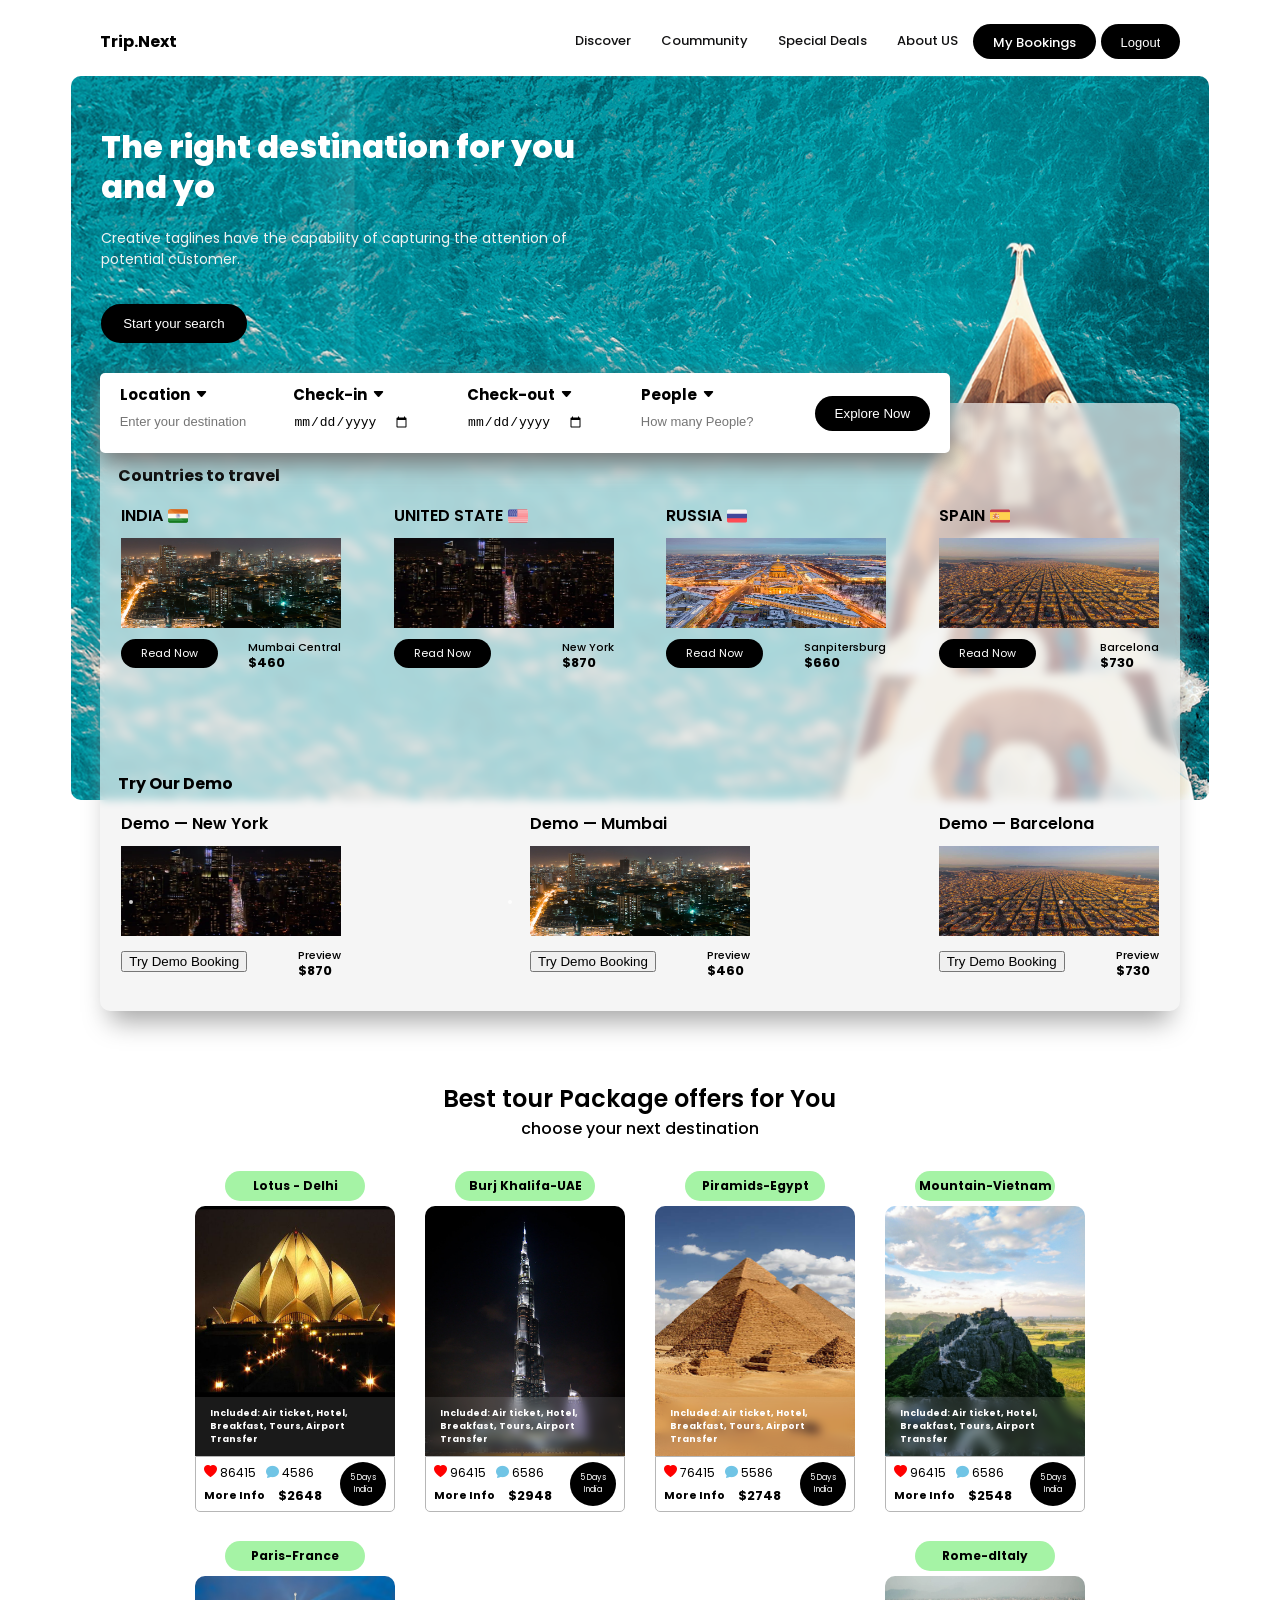
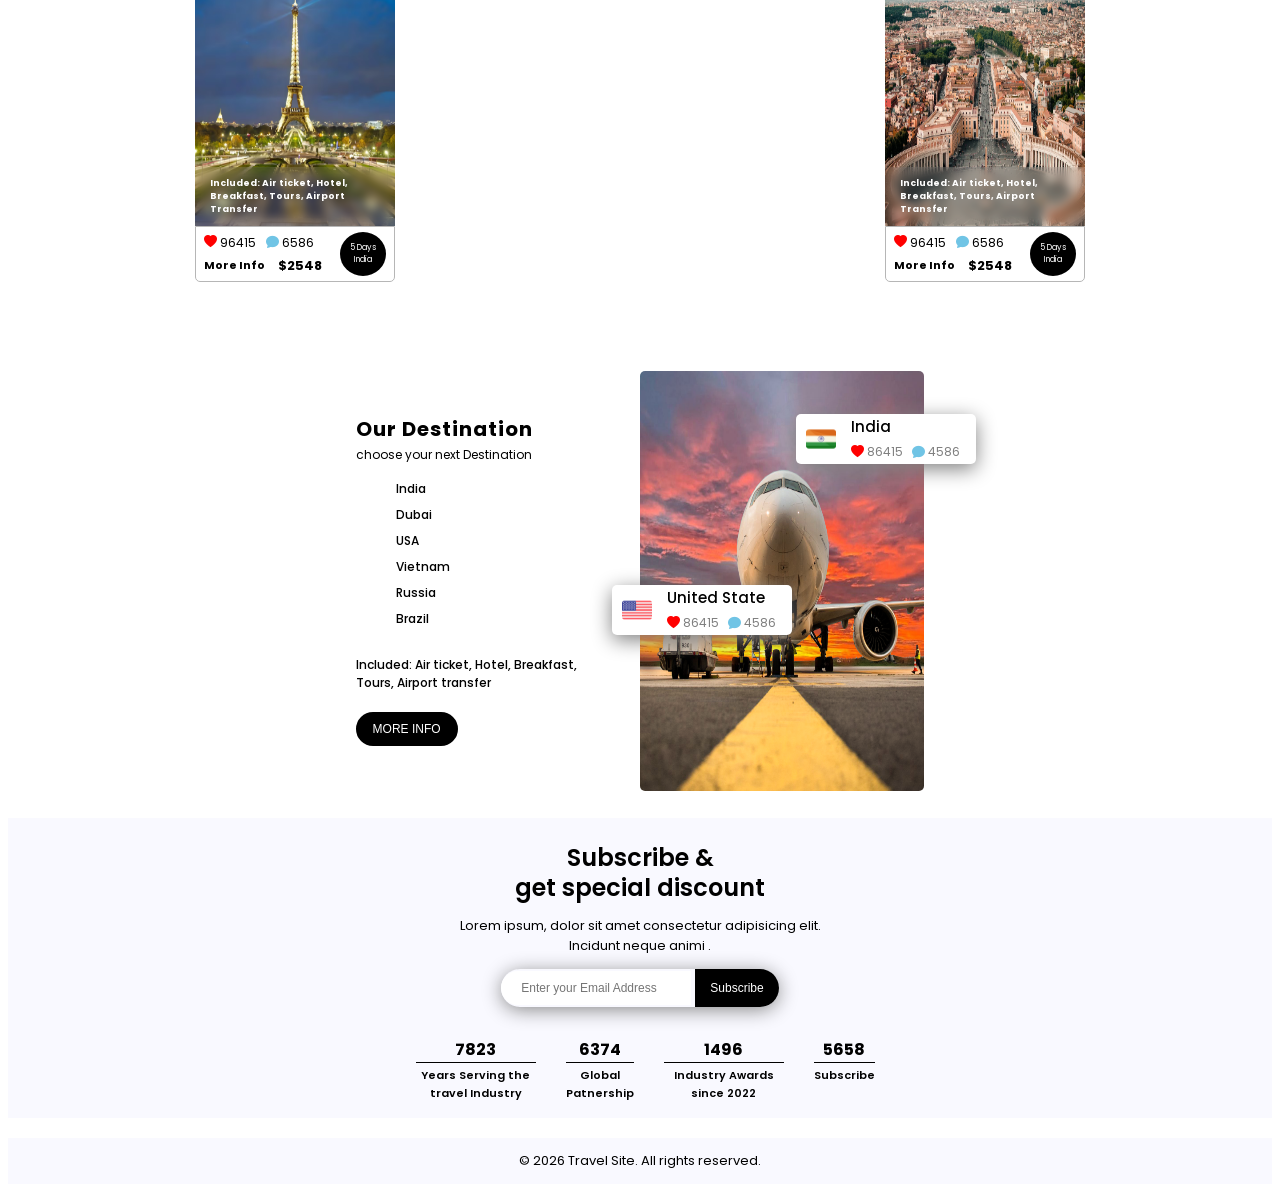
==== commit 2dbade96: "v" ====
--- a/src/main/resources/static/index.html
+++ b/src/main/resources/static/index.html
@@ -20,8 +20,11 @@
                 <li><a href="special-offers.html">Special Deals</a></li>
                 <li><a href="#">About US</a></li>
                 <li><a href="my-bookings.html">My Bookings</a></li>
-                <li class="li_btn"><a href="login.html" id="loginBtn">Login</a></li>
-                <li class="li_btn"><a href="register.html" id="signupBtn">Register</a></li>
+                <li class="li_btn">
+                    <form action="/api/logout" method="post" style="display:inline; margin:0;">
+                        <button type="submit" style="background:transparent; border:none; color:#fff; font-size:13px; font-weight:500; cursor:pointer; padding:0;">Logout</button>
+                    </form>
+                </li>
                 
             
             </ul>
--- a/src/main/resources/static/css/style.css
+++ b/src/main/resources/static/css/style.css
@@ -12,7 +12,7 @@
 /* Main page header styles - only apply to index.html */
 body:not(.booking-page) header {
     width: 90%;
-    min-height: 95vh;
+    min-height: 5vh;
     height: auto;
     /* border: 1px solid #000; */
     margin: auto;
